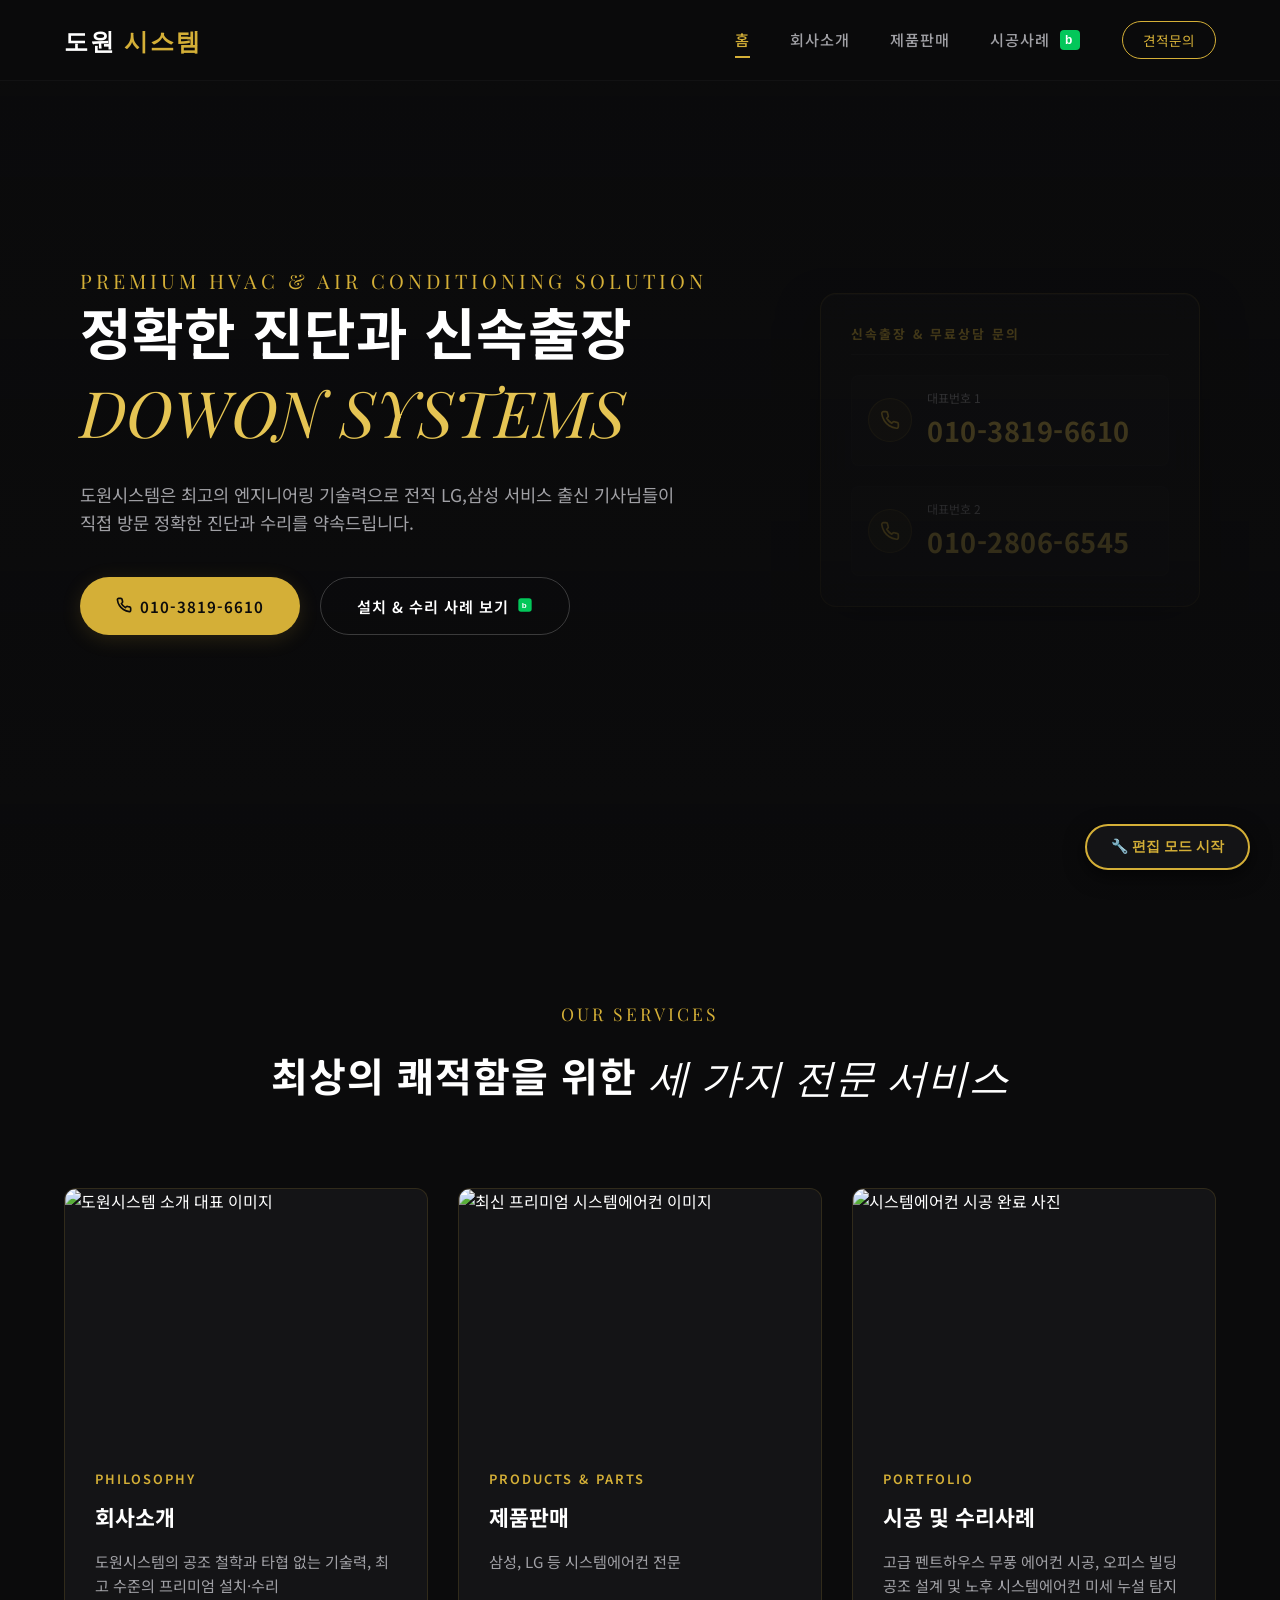
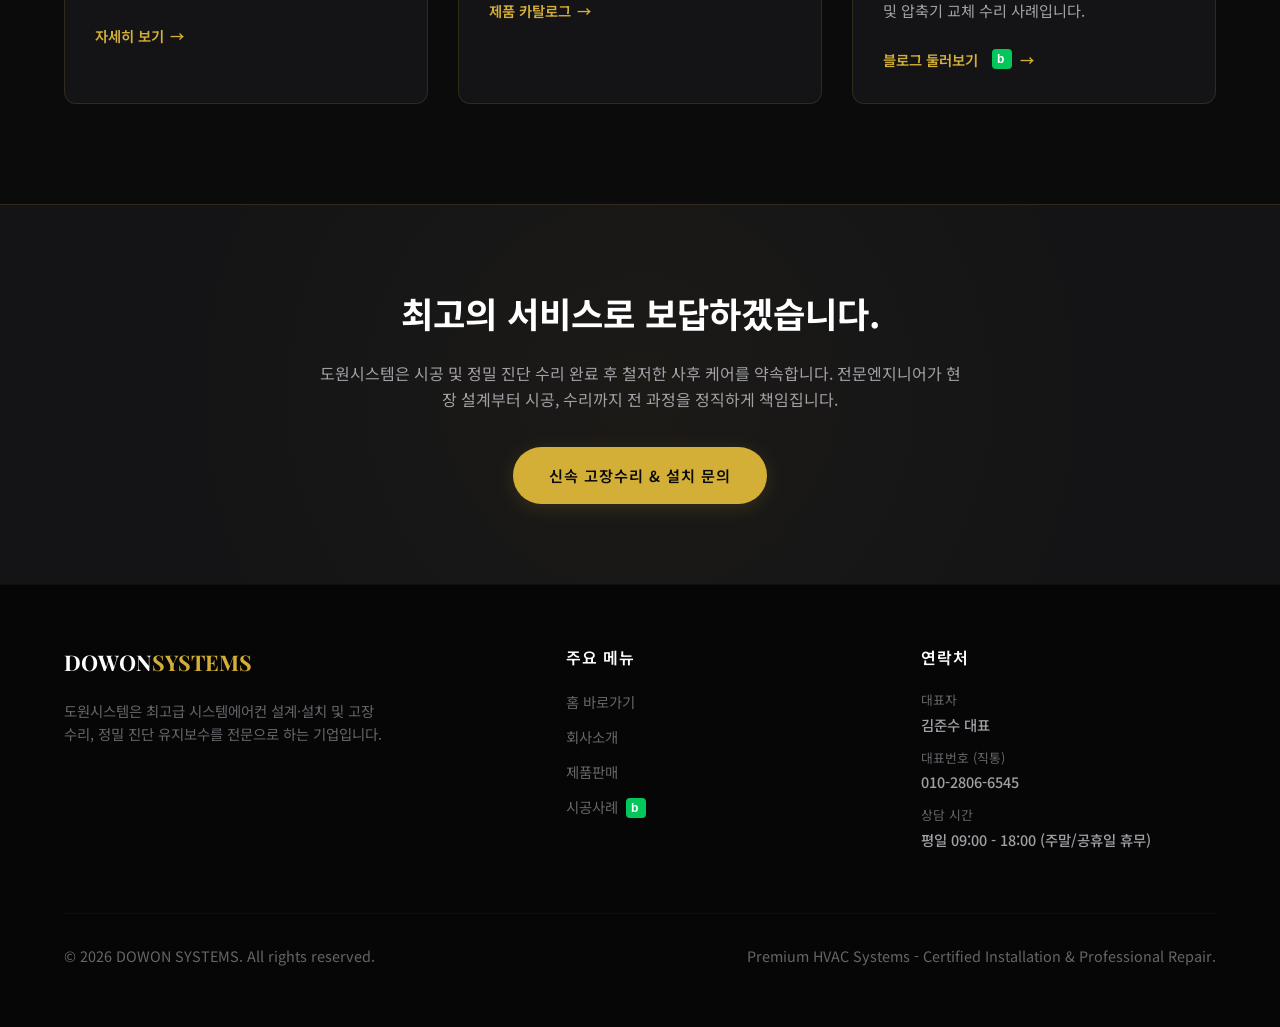
==== index.html @ 6450e4ee "Add files via upload" ====
<!DOCTYPE html>
<html lang="ko">
<head>
  <meta charset="UTF-8">
  <meta name="viewport" content="width=device-width, initial-scale=1.0">
  <title>도원시스템 | 시스템에어컨 설치 수리 전문</title>
  <meta name="description" content="수도권 신속방문, 정밀 수리, 세척 및 유지보수 전문 도원시스템.">
  <link rel="stylesheet" href="style.css">
</head>
<body>

  <!-- 프리미엄 헤더 영역 -->
  <header>
    <div class="container header-container">
      <a href="index.html" class="logo" id="header_logo">도원<span>시스템</span></a>
      
      <button class="menu-toggle" aria-label="메뉴 열기" id="menu_toggle_btn">
        <span></span>
        <span></span>
        <span></span>
      </button>

      <ul class="nav-menu">
        <li><a href="index.html" class="nav-link active" id="nav_home">홈</a></li>
        <li><a href="about.html" class="nav-link" id="nav_about">회사소개</a></li>
        <li><a href="products.html" class="nav-link" id="nav_products">제품판매</a></li>
        <li><a href="https://blog.naver.com/junyplz" target="_blank" class="nav-link" id="nav_cases">시공사례<svg viewBox="0 0 24 24" width="24" height="24" style="fill: #03C75A; vertical-align: middle; margin-left: 8px; display: inline-block; position: relative; top: -1px;"><rect x="2" y="2" width="20" height="20" rx="4" fill="#03C75A"/><text x="7" y="16" font-family="'Arial', sans-serif" font-weight="bold" font-size="12" fill="#FFFFFF">b</text></svg></a></li>
        <li><a href="about.html#contact" class="contact-btn-nav" id="nav_contact">견적문의</a></li>
      </ul>
    </div>
  </header>

  <!-- 메인 히어로 섹션 -->
  <section class="hero">
    <div class="hero-bg-wrapper">
      <!-- 
        [편집 가능한 이미지 안내] 
        - 이미지 경로: C:\Users\도원\.gemini\antigravity\scratch\dowon-systems\images\hero-bg.png
        - 추천 비율/해상도: 16:9 비율 (권장 1920x1080px 이상)
        - 권장 내용: 시스템에어컨이 조화롭게 설치된 럭셔리 인테리어 거실 또는 세련된 천장형 공조기 구동 모습
      -->
      <img src="images/hero-bg.png" alt="도원시스템 프리미엄 수리,설치 서비스" class="hero-bg">
    </div>
    <div class="container">
      <div class="hero-content">
        <span class="hero-subtitle">Premium HVAC & Air Conditioning Solution</span>
        <h1 class="hero-title">
          정확한 진단과 신속출장 
          <span>DOWON SYSTEMS</span>
        </h1>
        <p class="hero-desc">
          도원시스템은 최고의 엔지니어링 기술력으로 전직 LG,삼성 서비스 출신 기사님들이 직접 방문 정확한 진단과 수리를 약속드립니다.
        </p>
        <div class="hero-actions">
          <a href="tel:010-3819-6610" class="btn btn-primary" id="hero_btn_products"><svg viewBox="0 0 24 24" width="16" height="16" fill="none" stroke="currentColor" stroke-width="2.5" stroke-linecap="round" stroke-linejoin="round" style="vertical-align: middle; margin-right: 8px; display: inline-block; position: relative; top: -1px;"><path d="M22 16.92v3a2 2 0 0 1-2.18 2 19.79 19.79 0 0 1-8.63-3.07 19.5 19.5 0 0 1-6-6 19.79 19.79 0 0 1-3.07-8.67A2 2 0 0 1 4.11 2h3a2 2 0 0 1 2 1.72 12.84 12.84 0 0 0 .7 2.81 2 2 0 0 1-.45 2.11L8.09 9.91a16 16 0 0 0 6 6l1.27-1.27a2 2 0 0 1 2.11-.45 12.84 12.84 0 0 0 2.81.7A2 2 0 0 1 22 16.92z"/></svg>010-3819-6610</a>
          <a href="https://blog.naver.com/junyplz" target="_blank" class="btn btn-outline" id="hero_btn_cases">설치 &amp; 수리 사례 보기<svg viewBox="0 0 24 24" width="16" height="16" style="fill: #03C75A; vertical-align: middle; margin-left: 8px; display: inline-block; position: relative; top: -1px;"><rect x="2" y="2" width="20" height="20" rx="4" fill="#03C75A"></rect><text x="7" y="16" font-family="'Arial', sans-serif" font-weight="bold" font-size="12" fill="#FFFFFF">b</text></svg></a>
        </div>
      </div>
      <div class="hero-contact-box">
        <span class="contact-box-title">신속출장 &amp; 무료상담 문의</span>
        <div class="hero-phone-numbers">
          <a href="tel:010-3819-6610" class="hero-phone-item">
            <div class="phone-item-inner">
              <div class="phone-icon-box">
                <svg viewBox="0 0 24 24" width="20" height="20" fill="none" stroke="currentColor" stroke-width="2" stroke-linecap="round" stroke-linejoin="round" class="phone-svg"><path d="M22 16.92v3a2 2 0 0 1-2.18 2 19.79 19.79 0 0 1-8.63-3.07 19.5 19.5 0 0 1-6-6 19.79 19.79 0 0 1-3.07-8.67A2 2 0 0 1 4.11 2h3a2 2 0 0 1 2 1.72 12.84 12.84 0 0 0 .7 2.81 2 2 0 0 1-.45 2.11L8.09 9.91a16 16 0 0 0 6 6l1.27-1.27a2 2 0 0 1 2.11-.45 12.84 12.84 0 0 0 2.81.7A2 2 0 0 1 22 16.92z"/></svg>
              </div>
              <div class="phone-text-box">
                <span class="phone-label">대표번호 1</span>
                <span class="phone-number">010-3819-6610</span>
              </div>
            </div>
          </a>
          <a href="tel:010-2806-6545" class="hero-phone-item">
            <div class="phone-item-inner">
              <div class="phone-icon-box">
                <svg viewBox="0 0 24 24" width="20" height="20" fill="none" stroke="currentColor" stroke-width="2" stroke-linecap="round" stroke-linejoin="round" class="phone-svg"><path d="M22 16.92v3a2 2 0 0 1-2.18 2 19.79 19.79 0 0 1-8.63-3.07 19.5 19.5 0 0 1-6-6 19.79 19.79 0 0 1-3.07-8.67A2 2 0 0 1 4.11 2h3a2 2 0 0 1 2 1.72 12.84 12.84 0 0 0 .7 2.81 2 2 0 0 1-.45 2.11L8.09 9.91a16 16 0 0 0 6 6l1.27-1.27a2 2 0 0 1 2.11-.45 12.84 12.84 0 0 0 2.81.7A2 2 0 0 1 22 16.92z"/></svg>
              </div>
              <div class="phone-text-box">
                <span class="phone-label">대표번호 2</span>
                <span class="phone-number">010-2806-6545</span>
              </div>
            </div>
          </a>
        </div>
      </div>
    </div>
  </section>

  <!-- 핵심 가치 및 쇼케이스 허브 섹션 -->
  <section class="section-padding">
    <div class="container">
      <div class="section-header fade-in">
        <span class="section-subtitle">Our Services</span>
        <h2 class="section-title">최상의 쾌적함을 위한 <span>세 가지 전문 서비스</span></h2>
      </div>

      <div class="showcase-grid">
        
        <!-- 카드 1: 회사소개 이동 -->
        <div class="showcase-card fade-in">
          <div class="showcase-img-box">
            <!-- 
              [편집 가능한 이미지 안내] 
              - 이미지 경로: C:\Users\도원\.gemini\antigravity\scratch\dowon-systems\images\case-3.png
              - 추천 비율/해상도: 4:3 비율 (권장 800x600px)
              - 권장 내용: 시스템에어컨 설치 엔지니어의 정밀 작업 또는 도원시스템 대표 이미지
            -->
            <img src="images/case-3.png" alt="도원시스템 소개 대표 이미지" class="showcase-img">
          </div>
          <div class="showcase-info">
            <span class="showcase-tag">Philosophy</span>
            <h3 class="showcase-h3">회사소개</h3>
            <p class="showcase-desc">도원시스템의 공조 철학과 타협 없는 기술력, 최고 수준의 프리미엄 설치·수리</p>
            <a href="about.html" class="showcase-link" id="showcase_link_about">자세히 보기</a>
          </div>
        </div>

        <!-- 카드 2: 제품판매 이동 -->
        <div class="showcase-card fade-in">
          <div class="showcase-img-box">
            <!-- 
              [편집 가능한 이미지 안내] 
              - 이미지 경로: C:\Users\도원\.gemini\antigravity\scratch\dowon-systems\images\product-1.png
              - 추천 비율/해상도: 4:3 비율 (권장 800x600px)
              - 권장 내용: 프리미엄 천장형 시스템에어컨 또는 인버터 실외기 단독 컷
            -->
            <img src="images/product-1.png" alt="최신 프리미엄 시스템에어컨 이미지" class="showcase-img">
          </div>
          <div class="showcase-info">
            <span class="showcase-tag">Products &amp; Parts</span>
            <h3 class="showcase-h3">제품판매</h3>
            <p class="showcase-desc">삼성, LG 등 시스템에어컨 전문</p>
            <a href="products.html" class="showcase-link" id="showcase_link_products">제품 카탈로그</a>
          </div>
        </div>

        <!-- 카드 3: 시공사례 이동 -->
        <div class="showcase-card fade-in">
          <div class="showcase-img-box">
            <!-- 
              [편집 가능한 이미지 안내] 
              - 이미지 경로: C:\Users\도원\.gemini\antigravity\scratch\dowon-systems\images\case-2.png
              - 추천 비율/해상도: 4:3 비율 (권장 800x600px)
              - 권장 내용: 고급 빌딩이나 주택 천장에 깔끔하게 완공된 시스템에어컨 모습
            -->
            <img src="images/case-2.png" alt="시스템에어컨 시공 완료 사진" class="showcase-img">
          </div>
          <div class="showcase-info">
            <span class="showcase-tag">Portfolio</span>
            <h3 class="showcase-h3">시공 및 수리사례</h3>
            <p class="showcase-desc">고급 펜트하우스 무풍 에어컨 시공, 오피스 빌딩 공조 설계 및 노후 시스템에어컨 미세 누설 탐지 및 압축기 교체 수리 사례입니다.</p>
            <a href="https://blog.naver.com/junyplz" target="_blank" class="showcase-link" id="showcase_link_cases">블로그 둘러보기<svg viewBox="0 0 24 24" width="24" height="24" style="fill: #03C75A; vertical-align: middle; margin-left: 6px; display: inline-block; position: relative; top: -1px;"><rect x="2" y="2" width="20" height="20" rx="4" fill="#03C75A"/><text x="7" y="16" font-family="'Arial', sans-serif" font-weight="bold" font-size="12" fill="#FFFFFF">b</text></svg></a>
          </div>
        </div>

      </div>
    </div>
  </section>

  <!-- 하단 비주얼 CTA 섹션 -->
  <section class="cta-section">
    <div class="container cta-container">
      <h2 class="cta-title">최고의 서비스로 보답하겠습니다.</h2>
      <p class="cta-desc">도원시스템은 시공 및 정밀 진단 수리 완료 후 철저한 사후 케어를 약속합니다. 전문엔지니어가 현장 설계부터 시공, 수리까지 전 과정을 정직하게 책임집니다.</p>
      <a href="about.html#contact" class="btn btn-primary" id="cta_contact_btn">신속 고장수리 &amp; 설치 문의</a>
    </div>
  </section>

  <!-- 프리미엄 푸터 영역 -->
  <footer>
    <div class="container">
      <div class="footer-grid">
        <div>
          <div class="footer-logo">DOWON<span>SYSTEMS</span></div>
          <p class="footer-company-desc">도원시스템은 최고급 시스템에어컨 설계·설치 및 고장 수리, 정밀 진단 유지보수를 전문으로 하는 기업입니다.</p>
        </div>
        <div>
          <h4 class="footer-title">주요 메뉴</h4>
          <ul class="footer-links">
            <li><a href="index.html">홈 바로가기</a></li>
            <li><a href="about.html">회사소개</a></li>
            <li><a href="products.html">제품판매</a></li>
            <li><a href="https://blog.naver.com/junyplz" target="_blank">시공사례<svg viewBox="0 0 24 24" width="24" height="24" style="fill: #03C75A; vertical-align: middle; margin-left: 6px; display: inline-block; position: relative; top: -1px;"><rect x="2" y="2" width="20" height="20" rx="4" fill="#03C75A"/><text x="7" y="16" font-family="'Arial', sans-serif" font-weight="bold" font-size="12" fill="#FFFFFF">b</text></svg></a></li>
          </ul>
        </div>
        <div>
          <h4 class="footer-title">연락처</h4>
          <ul class="footer-info-list">
            <li>
              <span>대표자</span>
              <span>김준수 대표</span>
            </li>
            <li>
              <span>대표번호 (직통)</span>
              <span>010-2806-6545</span>
            </li>
            <li>
              <span>상담 시간</span>
              <span>평일 09:00 - 18:00 (주말/공휴일 휴무)</span>
            </li>
          </ul>
        </div>
      </div>
      <div class="footer-bottom">
        <p>&copy; 2026 DOWON SYSTEMS. All rights reserved.</p>
        <p>Premium HVAC Systems - Certified Installation &amp; Professional Repair.</p>
      </div>
    </div>
  </footer>

  <script>
    // 모바일 네비게이션 토글 제어
    const menuToggle = document.getElementById('menu_toggle_btn');
    const navMenu = document.querySelector('.nav-menu');

    menuToggle.addEventListener('click', () => {
      menuToggle.classList.toggle('active');
      navMenu.classList.toggle('active');
    });

    // 스크롤 시 헤더 디자인 변경 효과
    window.addEventListener('scroll', () => {
      const header = document.querySelector('header');
      if (window.scrollY > 50) {
        header.style.padding = '5px 0';
        header.style.backgroundColor = 'rgba(6, 6, 7, 0.95)';
      } else {
        header.style.padding = '0';
        header.style.backgroundColor = 'rgba(11, 11, 12, 0.85)';
      }
    });

    // ==========================================
    // 🔧 시각적 관리자 편집 모드 (Visual Editor)
    // ==========================================
    
    // 공통 이미지 변경 모달 함수
    function changeImageVisual(imgElement) {
      const modal = document.createElement('div');
      modal.style.cssText = 'position: fixed; top: 0; left: 0; width: 100vw; height: 100vh; background: rgba(0,0,0,0.85); backdrop-filter: blur(8px); -webkit-backdrop-filter: blur(8px); z-index: 11000; display: flex; justify-content: center; align-items: center; font-family: \'Noto Sans KR\', -apple-system, sans-serif;';
      
      const content = document.createElement('div');
      content.style.cssText = 'background: #141416; border: 2px solid #D4AF37; border-radius: 16px; padding: 30px; max-width: 480px; width: 90%; text-align: center; box-shadow: 0 10px 30px rgba(0,0,0,0.8); color: #fff; animation: editorFadeIn 0.3s ease-out;';
      
      if (!document.getElementById('editor-modal-style')) {
        const style = document.createElement('style');
        style.id = 'editor-modal-style';
        style.textContent = '@keyframes editorFadeIn { from { opacity: 0; transform: scale(0.95); } to { opacity: 1; transform: scale(1); } }';
        document.head.appendChild(style);
      }
      
      content.innerHTML = `
        <h3 style="margin-top:0; color:#D4AF37; font-size:1.3rem; margin-bottom:15px; font-weight:700;">🖼️ 사진 변경 방식 선택</h3>
        <p style="color:#A0A0AB; font-size:0.9rem; line-height:1.6; margin-bottom:25px;">
          어떤 방식으로 사진을 변경하시겠습니까?<br>
          <strong>[내 컴퓨터에서 사진 선택]</strong>을 누르시면 준비된 이미지 파일을 바로 브라우저에 등록하여 복잡한 경로 지정 없이도 완벽히 저장할 수 있습니다.
        </p>
        <div style="display:flex; flex-direction:column; gap:12px;">
          <button id="modal-opt-upload" style="background:#D4AF37; color:#141416; border:none; padding:14px; border-radius:8px; font-weight:bold; font-size:14px; cursor:pointer; transition:all 0.2s; box-shadow:0 4px 10px rgba(212,175,55,0.2);">
            📁 내 컴퓨터에서 사진 선택 (자동 업로드)
          </button>
          <button id="modal-opt-path" style="background:transparent; color:#D4AF37; border:2px solid #D4AF37; padding:12px; border-radius:8px; font-weight:bold; font-size:13px; cursor:pointer; transition:all 0.2s;">
            🔗 이미지 파일 경로 직접 입력
          </button>
          <button id="modal-opt-cancel" style="background:rgba(255,255,255,0.06); color:#fff; border:none; padding:12px; border-radius:8px; font-size:13px; cursor:pointer; transition:all 0.2s; margin-top:5px;">
            취소
          </button>
        </div>
      `;
      
      modal.appendChild(content);
      document.body.appendChild(modal);
      
      modal.querySelector('#modal-opt-upload').addEventListener('click', () => {
        const fileInput = document.createElement('input');
        fileInput.type = 'file';
        fileInput.accept = 'image/*';
        fileInput.onchange = e => {
          const file = e.target.files[0];
          if (file) {
            modal.querySelector('#modal-opt-upload').innerText = '⏳ 이미지 읽는 중...';
            const reader = new FileReader();
            reader.onload = function(evt) {
              imgElement.setAttribute('src', evt.target.result);
              document.body.removeChild(modal);
              alert('✅ 사진이 성공적으로 적용되었습니다! 편집 완료 후 변경사항을 저장해 주세요.');
            };
            reader.readAsDataURL(file);
          } else {
            document.body.removeChild(modal);
          }
        };
        fileInput.click();
      });
      
      modal.querySelector('#modal-opt-path').addEventListener('click', () => {
        document.body.removeChild(modal);
        const currentSrc = imgElement.getAttribute('src');
        const newSrc = prompt('교체할 사진의 파일 경로를 입력하세요:\n(예: images/hero-bg.png)', currentSrc);
        if (newSrc !== null && newSrc !== '') {
          imgElement.setAttribute('src', newSrc);
        }
      });
      
      modal.querySelector('#modal-opt-cancel').addEventListener('click', () => {
        document.body.removeChild(modal);
      });
    }

    const editPanel = document.createElement('div');
    editPanel.id = 'visual-editor-panel';
    editPanel.style.cssText = 'position: fixed; bottom: 30px; right: 30px; z-index: 10000; display: flex; gap: 10px; font-family: sans-serif;';
    editPanel.innerHTML = `
      <button id="admin-edit-btn" style="background:#141416; color:#D4AF37; border:2px solid #D4AF37; padding:12px 24px; border-radius:30px; font-weight:bold; font-size:14px; cursor:pointer; box-shadow:0 6px 20px rgba(0,0,0,0.6); transition:all 0.3s; display:flex; align-items:center; gap:6px;">🔧 편집 모드 시작</button>
    `;
    document.body.appendChild(editPanel);

    let isEditMode = false;
    const adminEditBtn = document.getElementById('admin-edit-btn');

    adminEditBtn.addEventListener('click', () => {
      isEditMode = !isEditMode;
      if (isEditMode) {
        startEditMode();
      } else {
        saveAndDownload();
      }
    });

    function startEditMode() {
      alert('🔧 [홈페이지 메인 비주얼 편집 모드]가 시작되었습니다.\n\n1. 메인 히어로 제목, 본문, 그리고 하단 쇼케이스 텍스트들을 클릭하여 바로 타이핑하여 수정하세요.\n2. 히어로 배경 위에 뜨는 버튼이나 하단 카드 사진 위의 버튼으로 사진을 바꿀 수 있습니다.\n3. 수정 완료 후 [💾 변경사항 저장]을 클릭하세요.');
      
      adminEditBtn.innerText = '💾 변경사항 저장 (다운로드)';
      adminEditBtn.style.background = '#03C75A';
      adminEditBtn.style.color = '#fff';
      adminEditBtn.style.borderColor = '#03C75A';

      // 텍스트 영역 편집 속성 활성화
      document.querySelectorAll('.hero-subtitle, .hero-title, .hero-desc, .showcase-tag, .showcase-h3, .showcase-desc, .showcase-link, .section-subtitle, .section-title, .cta-title, .cta-desc, .contact-box-title, .phone-label, .phone-number').forEach(el => {
        el.setAttribute('contenteditable', 'true');
        el.style.outline = '1px dashed #D4AF37';
        el.style.padding = '4px';
        el.style.margin = '4px 0';
        el.style.borderRadius = '4px';
        el.style.backgroundColor = 'rgba(212, 175, 55, 0.08)';
      });

      // 1. 히어로 배경 이미지 편집 버튼 생성
      const hero = document.querySelector('.hero');
      if (hero && !hero.querySelector('.hero-img-edit-overlay')) {
        const overlay = document.createElement('div');
        overlay.className = 'hero-img-edit-overlay';
        overlay.style.cssText = 'position:absolute; top:100px; left:50%; transform:translateX(-50%); z-index:100;';
        overlay.innerHTML = `<button style="background:#000; color:#D4AF37; border:2px solid #D4AF37; padding:12px 20px; border-radius:30px; font-size:14px; font-weight:bold; cursor:pointer; box-shadow:0 6px 15px rgba(0,0,0,0.8);">🖼️ 히어로 배경 사진 변경</button>`;
        hero.appendChild(overlay);

        const heroBg = hero.querySelector('.hero-bg');
        overlay.querySelector('button').addEventListener('click', (e) => {
          e.preventDefault();
          e.stopPropagation();
          changeImageVisual(heroBg);
        });
      }

      // 2. 쇼케이스 카드 이미지 편집 버튼 생성
      document.querySelectorAll('.showcase-card').forEach(card => {
        const imgBox = card.querySelector('.showcase-img-box');
        if (imgBox && !imgBox.querySelector('.img-edit-overlay')) {
          const overlay = document.createElement('div');
          overlay.className = 'img-edit-overlay';
          overlay.style.cssText = 'position:absolute; top:15px; right:15px; z-index:10;';
          overlay.innerHTML = `<button style="background:#000; color:#D4AF37; border:2px solid #D4AF37; padding:8px 14px; border-radius:6px; font-size:12px; font-weight:bold; cursor:pointer; box-shadow:0 4px 10px rgba(0,0,0,0.5);">🖼️ 사진 변경</button>`;
          imgBox.appendChild(overlay);

          const img = imgBox.querySelector('.showcase-img');
          overlay.querySelector('button').addEventListener('click', (e) => {
            e.preventDefault();
            e.stopPropagation();
            changeImageVisual(img);
          });
        }
      });
    }

    function saveAndDownload() {
      // 에디터 요소 완전 제거 및 초기화
      document.querySelectorAll('.hero-img-edit-overlay, .img-edit-overlay').forEach(el => el.remove());
      document.querySelectorAll('.hero-subtitle, .hero-title, .hero-desc, .showcase-tag, .showcase-h3, .showcase-desc, .showcase-link, .section-subtitle, .section-title, .cta-title, .cta-desc, .contact-box-title, .phone-label, .phone-number').forEach(el => {
        el.removeAttribute('contenteditable');
        el.style.outline = '';
        el.style.padding = '';
        el.style.margin = '';
        el.style.borderRadius = '';
        el.style.backgroundColor = '';
      });

      // 편집 조작 버튼 패널도 HTML 저장본에서 임시로 삭제
      editPanel.remove();

      // 전체 깔끔한 소스코드 복제
      const cleanHtml = '<!DOCTYPE html>\n' + document.documentElement.outerHTML;

      // 화면에 패널을 즉시 다시 복구해서 복구 상태 유지
      document.body.appendChild(editPanel);
      adminEditBtn.innerText = '🔧 편집 모드 시작';
      adminEditBtn.style.background = '#141416';
      adminEditBtn.style.color = '#D4AF37';
      adminEditBtn.style.borderColor = '#D4AF37';
      isEditMode = false;

      // 파일 다운로드 생성
      const blob = new Blob([cleanHtml], { type: 'text/html;charset=utf-8' });
      const url = URL.createObjectURL(blob);
      const link = document.createElement('a');
      link.href = url;
      link.download = 'index.html';
      document.body.appendChild(link);
      link.click();
      document.body.removeChild(link);
      URL.revokeObjectURL(url);

      alert('💾 수정이 완료되었습니다!\n\n다운로드된 "index.html" 파일을 기존 프로젝트 폴더의 index.html에 덮어쓰기(교체)하시면 변경사항이 완벽하게 저장됩니다.');
      
      // 상태 초기화를 위해 새로고침
      window.location.reload();
    }
  </script>
</body>
</html>
---- style.css ----
/*
 * Dowon Systems Premium Style Sheet
 * Theme: Luxurious Dark & Champagne Gold
 */

@import url('https://fonts.googleapis.com/css2?family=Noto+Sans+KR:wght@300;400;500;700&family=Playfair+Display:ital,wght@0,400;0,600;0,700;1,400&display=swap');

:root {
  --primary: #D4AF37;       /* Metallic Gold */
  --primary-light: #E5C453; /* Light Gold */
  --primary-dark: #AA841C;  /* Dark Gold */
  --bg-base: #0B0B0C;       /* Velvet Black */
  --bg-surface: #141416;    /* Dark Obsidian Card */
  --bg-surface-hover: #1E1E22;
  --text-primary: #FFFFFF;
  --text-secondary: #A0A0A5;
  --text-muted: #66666A;
  --border-color: rgba(212, 175, 55, 0.15); /* Soft gold border */
  --border-hover: rgba(212, 175, 55, 0.4);
  
  --font-serif: 'Playfair Display', serif;
  --font-sans: 'Noto Sans KR', sans-serif;
  
  --transition-smooth: all 0.5s cubic-bezier(0.16, 1, 0.3, 1);
  --transition-fast: all 0.25s ease;
  
  --shadow-premium: 0 20px 40px rgba(0, 0, 0, 0.5);
  --shadow-gold: 0 4px 20px rgba(212, 175, 55, 0.15);
}

/* Reset & Base Styles */
* {
  margin: 0;
  padding: 0;
  box-sizing: border-box;
  -webkit-font-smoothing: antialiased;
}

html {
  scroll-behavior: smooth;
  font-size: 16px;
  background-color: var(--bg-base);
  color: var(--text-primary);
  font-family: var(--font-sans);
}

body {
  overflow-x: hidden;
  line-height: 1.6;
}

a {
  color: inherit;
  text-decoration: none;
  transition: var(--transition-fast);
}

img {
  max-width: 100%;
  display: block;
}

/* Scrollbar Style */
::-webkit-scrollbar {
  width: 8px;
}
::-webkit-scrollbar-track {
  background: var(--bg-base);
}
::-webkit-scrollbar-thumb {
  background: var(--primary-dark);
  border-radius: 4px;
}
::-webkit-scrollbar-thumb:hover {
  background: var(--primary);
}

/* Common Layout Containers */
.container {
  width: 100%;
  max-width: 1200px;
  margin: 0 auto;
  padding: 0 24px;
}

.section-padding {
  padding: 100px 0;
}

@media (max-width: 768px) {
  .section-padding {
    padding: 60px 0;
  }
}

/* Header & Navigation */
header {
  position: fixed;
  top: 0;
  left: 0;
  width: 100%;
  z-index: 1000;
  background-color: rgba(11, 11, 12, 0.85);
  backdrop-filter: blur(15px);
  -webkit-backdrop-filter: blur(15px);
  border-bottom: 1px solid rgba(255, 255, 255, 0.03);
  transition: var(--transition-smooth);
}

.header-container {
  display: flex;
  justify-content: space-between;
  align-items: center;
  height: 80px;
}

.logo {
  font-family: var(--font-serif);
  font-size: 1.5rem;
  font-weight: 700;
  letter-spacing: 2px;
  color: var(--text-primary);
  display: flex;
  align-items: center;
  gap: 8px;
}

.logo span {
  color: var(--primary);
}

.nav-menu {
  display: flex;
  list-style: none;
  gap: 40px;
}

.nav-link {
  font-size: 0.95rem;
  font-weight: 500;
  letter-spacing: 1px;
  color: var(--text-secondary);
  position: relative;
  padding: 8px 0;
}

.nav-link::after {
  content: '';
  position: absolute;
  bottom: 0;
  left: 0;
  width: 0;
  height: 1.5px;
  background-color: var(--primary);
  transition: var(--transition-smooth);
}

.nav-link:hover,
.nav-link.active {
  color: var(--primary);
}

.nav-link:hover::after,
.nav-link.active::after {
  width: 100%;
}

.contact-btn-nav {
  border: 1px solid var(--primary);
  padding: 8px 20px;
  border-radius: 20px;
  font-size: 0.85rem;
  color: var(--primary);
  transition: var(--transition-smooth);
}

.contact-btn-nav:hover {
  background-color: var(--primary);
  color: var(--bg-base);
  box-shadow: var(--shadow-gold);
}

/* Mobile Nav Toggle */
.menu-toggle {
  display: none;
  flex-direction: column;
  gap: 6px;
  background: none;
  border: none;
  cursor: pointer;
  z-index: 1001;
}

.menu-toggle span {
  width: 25px;
  height: 2px;
  background-color: var(--text-primary);
  transition: var(--transition-fast);
}

@media (max-width: 768px) {
  .nav-menu {
    position: fixed;
    top: 80px;
    right: -100%;
    width: 100%;
    height: calc(100vh - 80px);
    background-color: var(--bg-base);
    flex-direction: column;
    align-items: center;
    justify-content: center;
    gap: 30px;
    transition: var(--transition-smooth);
    border-top: 1px solid rgba(255, 255, 255, 0.05);
  }
  
  .nav-menu.active {
    right: 0;
  }
  
  .menu-toggle {
    display: flex;
  }
  
  .menu-toggle.active span:nth-child(1) {
    transform: translateY(8px) rotate(45deg);
  }
  
  .menu-toggle.active span:nth-child(2) {
    opacity: 0;
  }
  
  .menu-toggle.active span:nth-child(3) {
    transform: translateY(-8px) rotate(-45deg);
  }
}

/* Hero Section */
.hero {
  position: relative;
  height: 100vh;
  min-height: 600px;
  display: flex;
  align-items: center;
  background-color: var(--bg-base);
  overflow: hidden;
}

@media (min-width: 1024px) {
  .hero .container {
    max-width: 100%;
    margin-left: 0;
    padding-left: 80px;
    padding-right: 80px;
    display: flex;
    justify-content: space-between;
    align-items: center;
    gap: 60px;
  }
  .hero-content {
    max-width: 60%;
  }
  .hero-contact-box {
    display: block;
    width: 380px;
    flex-shrink: 0;
  }
}

@media (max-width: 1023px) {
  .hero {
    height: auto;
    min-height: 100vh;
    padding-top: 130px;
    padding-bottom: 70px;
    display: flex;
    align-items: center;
  }
  .hero .container {
    display: flex;
    flex-direction: column;
    align-items: flex-start;
    gap: 40px;
  }
  .hero-content {
    max-width: 100%;
  }
  .hero-contact-box {
    width: 100%;
    max-width: 450px;
  }
}

.hero-bg-wrapper {
  position: absolute;
  top: 0;
  left: 0;
  width: 100%;
  height: 100%;
  z-index: 1;
}

.hero-bg-wrapper::after {
  content: '';
  position: absolute;
  top: 0;
  left: 0;
  width: 100%;
  height: 100%;
  background: linear-gradient(to bottom, rgba(11, 11, 12, 0.6) 0%, rgba(11, 11, 12, 0.95) 100%);
  z-index: 2;
}

.hero-bg {
  width: 100%;
  height: 100%;
  object-fit: cover;
  transform: scale(1.05);
  animation: zoomBg 20s infinite alternate;
}

.hero-content {
  position: relative;
  z-index: 3;
  max-width: 800px;
  opacity: 0;
  transform: translateY(30px);
  animation: fadeInUp 1.2s forwards 0.2s cubic-bezier(0.16, 1, 0.3, 1);
}

.hero-subtitle {
  font-family: var(--font-serif);
  font-size: 1.25rem;
  color: var(--primary);
  letter-spacing: 4px;
  margin-bottom: 20px;
  text-transform: uppercase;
}

.hero-title {
  font-size: 3.5rem;
  line-height: 1.2;
  font-weight: 700;
  margin-bottom: 30px;
  word-break: keep-all;
}

.hero-title span {
  font-family: var(--font-serif);
  font-weight: 400;
  font-style: italic;
  display: block;
  font-size: 4rem;
  color: var(--primary-light);
  margin-top: 10px;
}

.hero-desc {
  font-size: 1.1rem;
  color: var(--text-secondary);
  max-width: 600px;
  margin-bottom: 40px;
  word-break: keep-all;
}

.hero-actions {
  display: flex;
  gap: 20px;
}

/* Buttons */
.btn {
  display: inline-flex;
  align-items: center;
  justify-content: center;
  padding: 16px 36px;
  border-radius: 30px;
  font-size: 0.95rem;
  font-weight: 600;
  letter-spacing: 1px;
  cursor: pointer;
  transition: var(--transition-smooth);
}

.btn-primary {
  background-color: var(--primary);
  color: var(--bg-base);
  box-shadow: var(--shadow-gold);
}

.btn-primary:hover {
  background-color: var(--primary-light);
  transform: translateY(-2px);
  box-shadow: 0 8px 25px rgba(212, 175, 55, 0.3);
}

.btn-outline {
  border: 1px solid rgba(255, 255, 255, 0.2);
  color: var(--text-primary);
  background-color: transparent;
}

.btn-outline:hover {
  border-color: var(--primary);
  color: var(--primary);
  transform: translateY(-2px);
}

@media (max-width: 768px) {
  .hero-title {
    font-size: 2.5rem;
  }
  .hero-title span {
    font-size: 2.8rem;
  }
  .hero-actions {
    flex-direction: column;
    gap: 15px;
    width: 100%;
  }
  .hero-actions .btn {
    width: 100%;
    text-align: center;
  }
}

/* Typography & Section Headers */
.section-header {
  text-align: center;
  margin-bottom: 80px;
}

.section-subtitle {
  font-family: var(--font-serif);
  font-size: 1.1rem;
  color: var(--primary);
  letter-spacing: 3px;
  text-transform: uppercase;
  margin-bottom: 15px;
  display: block;
}

.section-title {
  font-size: 2.5rem;
  font-weight: 700;
  letter-spacing: 1px;
}

.section-title span {
  font-family: var(--font-serif);
  font-weight: 400;
  font-style: italic;
}

/* Feature Showcase Cards (Home Page Overview) */
.showcase-grid {
  display: grid;
  grid-template-columns: repeat(3, 1fr);
  gap: 30px;
}

@media (max-width: 992px) {
  .showcase-grid {
    grid-template-columns: 1fr;
    gap: 40px;
  }
}

.showcase-card {
  background-color: var(--bg-surface);
  border: 1px solid var(--border-color);
  border-radius: 12px;
  overflow: hidden;
  transition: var(--transition-smooth);
  position: relative;
}

.showcase-card:hover {
  border-color: var(--border-hover);
  transform: translateY(-8px);
  box-shadow: var(--shadow-premium);
}

.showcase-img-box {
  width: 100%;
  height: 250px;
  overflow: hidden;
  position: relative;
}

.showcase-img {
  width: 100%;
  height: 100%;
  object-fit: cover;
  transition: var(--transition-smooth);
}

.showcase-card:hover .showcase-img {
  transform: scale(1.08);
}

.showcase-info {
  padding: 30px;
}

.showcase-tag {
  font-size: 0.8rem;
  color: var(--primary);
  font-weight: 600;
  text-transform: uppercase;
  letter-spacing: 2px;
  margin-bottom: 10px;
  display: block;
}

.showcase-h3 {
  font-size: 1.35rem;
  font-weight: 700;
  margin-bottom: 15px;
}

.showcase-desc {
  color: var(--text-secondary);
  font-size: 0.95rem;
  line-height: 1.6;
  margin-bottom: 25px;
}

.showcase-link {
  font-size: 0.9rem;
  font-weight: 600;
  color: var(--primary);
  display: inline-flex;
  align-items: center;
  gap: 6px;
  transition: var(--transition-fast);
}

.showcase-link::after {
  content: ' →';
  transition: var(--transition-fast);
}

.showcase-card:hover .showcase-link::after {
  transform: translateX(4px);
}

/* About / Intro Section Details */
.intro-layout {
  display: grid;
  grid-template-columns: 1fr 1.2fr;
  gap: 80px;
  align-items: center;
}

@media (max-width: 992px) {
  .intro-layout {
    grid-template-columns: 1fr;
    gap: 40px;
  }
}

.intro-image-container {
  position: relative;
  border-radius: 12px;
  overflow: hidden;
  border: 1px solid var(--border-color);
  box-shadow: var(--shadow-premium);
}

.intro-image-container::before {
  content: '';
  position: absolute;
  top: 0;
  left: 0;
  width: 100%;
  height: 100%;
  background: linear-gradient(to bottom, transparent 60%, rgba(11, 11, 12, 0.9) 100%);
  z-index: 2;
}

.intro-img {
  width: 100%;
  height: 480px;
  object-fit: cover;
}

.intro-text-box {
  padding-right: 20px;
}

.intro-subtitle {
  color: var(--primary);
  font-family: var(--font-serif);
  font-size: 1.1rem;
  margin-bottom: 15px;
  display: block;
}

.intro-title {
  font-size: 2.2rem;
  font-weight: 700;
  line-height: 1.3;
  margin-bottom: 30px;
  word-break: keep-all;
}

.intro-desc {
  font-size: 1rem;
  color: var(--text-secondary);
  margin-bottom: 25px;
  word-break: keep-all;
}

.ceo-badge {
  display: flex;
  align-items: center;
  gap: 15px;
  margin-top: 40px;
  padding-top: 25px;
  border-top: 1px solid rgba(255, 255, 255, 0.05);
}

.ceo-sign-box {
  display: flex;
  flex-direction: column;
}

.ceo-role {
  font-size: 0.85rem;
  color: var(--text-muted);
  letter-spacing: 1px;
}

.ceo-name {
  font-size: 1.15rem;
  font-weight: 700;
  color: var(--text-primary);
  margin-top: 2px;
}

.ceo-signature {
  font-family: var(--font-serif);
  font-size: 1.4rem;
  font-style: italic;
  color: var(--primary-light);
  margin-left: 30px;
  letter-spacing: 2px;
}

/* Contact Info Section */
.info-bar {
  background-color: var(--bg-surface);
  border-top: 1px solid var(--border-color);
  border-bottom: 1px solid var(--border-color);
  padding: 40px 0;
  margin-top: 80px;
}

.info-flex {
  display: flex;
  justify-content: space-around;
  flex-wrap: wrap;
  gap: 30px;
}

.info-item {
  display: flex;
  align-items: center;
  gap: 15px;
}

.info-icon {
  width: 48px;
  height: 48px;
  border-radius: 50%;
  background-color: rgba(212, 175, 55, 0.08);
  border: 1px solid var(--border-color);
  display: flex;
  align-items: center;
  justify-content: center;
  color: var(--primary);
  font-size: 1.2rem;
}

.info-content h4 {
  font-size: 0.85rem;
  color: var(--text-muted);
  text-transform: uppercase;
  letter-spacing: 1px;
  margin-bottom: 4px;
}

.info-content p {
  font-size: 1.05rem;
  font-weight: 600;
  color: var(--text-primary);
}

@media (max-width: 768px) {
  .info-flex {
    flex-direction: column;
    align-items: flex-start;
    padding-left: 20px;
  }
}

/* Product & Case Grid Page Modules */
.grid-container {
  display: grid;
  grid-template-columns: repeat(3, 1fr);
  gap: 40px;
}

@media (max-width: 992px) {
  .grid-container {
    grid-template-columns: repeat(2, 1fr);
  }
}

@media (max-width: 768px) {
  .grid-container {
    grid-template-columns: 1fr;
  }
}

.grid-card {
  background-color: var(--bg-surface);
  border: 1px solid var(--border-color);
  border-radius: 12px;
  overflow: hidden;
  transition: var(--transition-smooth);
  display: flex;
  flex-direction: column;
  height: 100%;
}

.grid-card:hover {
  border-color: var(--border-hover);
  transform: translateY(-8px);
  box-shadow: var(--shadow-premium);
}

.grid-card-img-box {
  position: relative;
  height: 300px;
  overflow: hidden;
}

.grid-card-img {
  width: 100%;
  height: 100%;
  object-fit: cover;
  transition: var(--transition-smooth);
}

.grid-card:hover .grid-card-img {
  transform: scale(1.08);
}

.grid-card-body {
  padding: 30px;
  display: flex;
  flex-direction: column;
  flex-grow: 1;
}

.grid-card-title {
  font-size: 1.35rem;
  font-weight: 700;
  margin-bottom: 12px;
}

.grid-card-desc {
  color: var(--text-secondary);
  font-size: 0.95rem;
  line-height: 1.6;
  margin-bottom: 20px;
  flex-grow: 1;
}

.grid-card-specs {
  border-top: 1px solid rgba(255, 255, 255, 0.05);
  padding-top: 15px;
  display: flex;
  justify-content: space-between;
  align-items: center;
}

.spec-item {
  font-size: 0.85rem;
  color: var(--text-muted);
}

.spec-value {
  color: var(--primary);
  font-weight: 600;
}

/* Portfolio Hover Overlay Case Cards (for cases.html) */
.case-card {
  position: relative;
  height: 450px;
  border-radius: 12px;
  overflow: hidden;
  border: 1px solid var(--border-color);
  cursor: pointer;
}

.case-card-img {
  width: 100%;
  height: 100%;
  object-fit: cover;
  transition: var(--transition-smooth);
}

.case-card-overlay {
  position: absolute;
  top: 0;
  left: 0;
  width: 100%;
  height: 100%;
  background: linear-gradient(to top, rgba(11, 11, 12, 0.95) 0%, rgba(11, 11, 12, 0.4) 60%, rgba(11, 11, 12, 0.1) 100%);
  display: flex;
  flex-direction: column;
  justify-content: flex-end;
  padding: 40px;
  z-index: 2;
  transition: var(--transition-smooth);
}

.case-card-tag {
  font-size: 0.8rem;
  color: var(--primary);
  font-weight: 600;
  letter-spacing: 2px;
  margin-bottom: 8px;
  transform: translateY(15px);
  opacity: 0;
  transition: var(--transition-smooth);
}

.case-card-title {
  font-size: 1.5rem;
  font-weight: 700;
  margin-bottom: 12px;
  transform: translateY(15px);
  transition: var(--transition-smooth);
}

.case-card-details {
  color: var(--text-secondary);
  font-size: 0.9rem;
  transform: translateY(15px);
  opacity: 0;
  transition: var(--transition-smooth);
}

.case-card:hover .case-card-img {
  transform: scale(1.08);
}

.case-card:hover .case-card-overlay {
  background: linear-gradient(to top, rgba(11, 11, 12, 0.98) 0%, rgba(11, 11, 12, 0.7) 100%);
}

.case-card:hover .case-card-tag,
.case-card:hover .case-card-details {
  transform: translateY(0);
  opacity: 1;
}

.case-card:hover .case-card-title {
  transform: translateY(0);
  color: var(--primary-light);
}

/* Call to Action Footer Panel */
.cta-section {
  position: relative;
  background-color: var(--bg-surface);
  border-top: 1px solid var(--border-color);
  padding: 80px 0;
  text-align: center;
  overflow: hidden;
}

.cta-section::before {
  content: '';
  position: absolute;
  top: 0;
  left: 0;
  width: 100%;
  height: 100%;
  background: radial-gradient(circle at center, rgba(212, 175, 55, 0.04) 0%, transparent 70%);
  pointer-events: none;
}

.cta-container {
  position: relative;
  z-index: 2;
  max-width: 700px;
  margin: 0 auto;
}

.cta-title {
  font-size: 2.2rem;
  font-weight: 700;
  margin-bottom: 20px;
}

.cta-desc {
  color: var(--text-secondary);
  font-size: 1rem;
  margin-bottom: 35px;
}

/* Footer styling */
footer {
  background-color: #060607;
  border-top: 1px solid rgba(255, 255, 255, 0.03);
  padding: 60px 0;
  font-size: 0.9rem;
  color: var(--text-muted);
}

.footer-grid {
  display: grid;
  grid-template-columns: 1.5fr 1fr 1fr;
  gap: 60px;
  margin-bottom: 50px;
}

@media (max-width: 768px) {
  .footer-grid {
    grid-template-columns: 1fr;
    gap: 40px;
  }
}

.footer-logo {
  font-family: var(--font-serif);
  font-size: 1.35rem;
  font-weight: 700;
  color: var(--text-primary);
  margin-bottom: 20px;
}

.footer-logo span {
  color: var(--primary);
}

.footer-company-desc {
  max-width: 320px;
  line-height: 1.6;
}

.footer-title {
  color: var(--text-primary);
  font-size: 1rem;
  font-weight: 600;
  margin-bottom: 20px;
  letter-spacing: 1px;
}

.footer-links {
  list-style: none;
}

.footer-links li {
  margin-bottom: 12px;
}

.footer-links a {
  transition: var(--transition-fast);
}

.footer-links a:hover {
  color: var(--primary);
  padding-left: 4px;
}

.footer-info-list {
  list-style: none;
}

.footer-info-list li {
  margin-bottom: 12px;
  display: flex;
  flex-direction: column;
}

.footer-info-list span:first-child {
  font-size: 0.8rem;
  color: var(--text-muted);
  text-transform: uppercase;
}

.footer-info-list span:last-child {
  color: var(--text-secondary);
  font-weight: 500;
  margin-top: 2px;
}

.footer-bottom {
  border-top: 1px solid rgba(255, 255, 255, 0.03);
  padding-top: 30px;
  display: flex;
  justify-content: space-between;
  align-items: center;
  flex-wrap: wrap;
  gap: 20px;
}

@media (max-width: 576px) {
  .footer-bottom {
    flex-direction: column;
    text-align: center;
  }
}

/* Animations */
@keyframes zoomBg {
  from {
    transform: scale(1);
  }
  to {
    transform: scale(1.08);
  }
}

@keyframes fadeInUp {
  from {
    opacity: 0;
    transform: translateY(45px);
  }
  to {
    opacity: 1;
    transform: translateY(0);
  }
}

.fade-in {
  opacity: 0;
  transform: translateY(30px);
  animation: fadeInUp 1s forwards cubic-bezier(0.16, 1, 0.3, 1);
}

/* Hero Contact Box on the right */
.hero-contact-box {
  background: rgba(20, 20, 22, 0.65);
  backdrop-filter: blur(15px);
  -webkit-backdrop-filter: blur(15px);
  border: 1px solid rgba(212, 175, 55, 0.2);
  border-radius: 16px;
  padding: 30px;
  box-shadow: 0 20px 40px rgba(0, 0, 0, 0.6), inset 0 1px 0 rgba(255, 255, 255, 0.05);
  transition: var(--transition-smooth);
}

.hero-contact-box:hover {
  border-color: rgba(212, 175, 55, 0.5);
  box-shadow: 0 25px 50px rgba(212, 175, 55, 0.1), 0 20px 40px rgba(0, 0, 0, 0.6);
  transform: translateY(-5px);
}

.contact-box-title {
  font-size: 0.8rem;
  color: var(--primary);
  font-weight: 700;
  letter-spacing: 2px;
  text-transform: uppercase;
  margin-bottom: 20px;
  display: block;
  border-bottom: 1px solid rgba(255, 255, 255, 0.05);
  padding-bottom: 10px;
}

.hero-phone-numbers {
  display: flex;
  flex-direction: column;
  gap: 20px;
}

.hero-phone-item {
  display: flex;
  flex-direction: column;
  padding: 12px 16px;
  border-radius: 8px;
  background: rgba(255, 255, 255, 0.02);
  border: 1px solid rgba(255, 255, 255, 0.02);
  transition: var(--transition-fast);
}

.hero-phone-item:hover {
  background: rgba(212, 175, 55, 0.05);
  border-color: rgba(212, 175, 55, 0.2);
}

.phone-label {
  font-size: 0.75rem;
  color: var(--text-secondary);
  margin-bottom: 2px;
  display: block;
}

.phone-number {
  font-size: 1.7rem;
  font-weight: 700;
  color: var(--primary-light);
  letter-spacing: 0.5px;
  display: block;
  transition: var(--transition-fast);
}

.hero-phone-item:hover .phone-number {
  color: #fff;
}

/* Phone icon alignment and container styles */
.phone-item-inner {
  display: flex;
  align-items: center;
  gap: 15px;
}

.phone-icon-box {
  width: 44px;
  height: 44px;
  border-radius: 50%;
  background: rgba(212, 175, 55, 0.08);
  border: 1px solid rgba(212, 175, 55, 0.2);
  display: flex;
  align-items: center;
  justify-content: center;
  color: var(--primary);
  transition: var(--transition-fast);
  flex-shrink: 0;
}

.hero-phone-item:hover .phone-icon-box {
  background: var(--primary);
  color: #141416;
  border-color: var(--primary);
}

.phone-text-box {
  display: flex;
  flex-direction: column;
}

@media (max-width: 480px) {
  .hero-contact-box {
    padding: 20px;
  }
  .phone-number {
    font-size: 1.4rem;
  }
  .phone-icon-box {
    width: 38px;
    height: 38px;
  }
  .phone-label {
    font-size: 0.7rem;
  }
  .hero-title {
    font-size: 2rem;
  }
  .hero-title span {
    font-size: 2.2rem;
  }
}
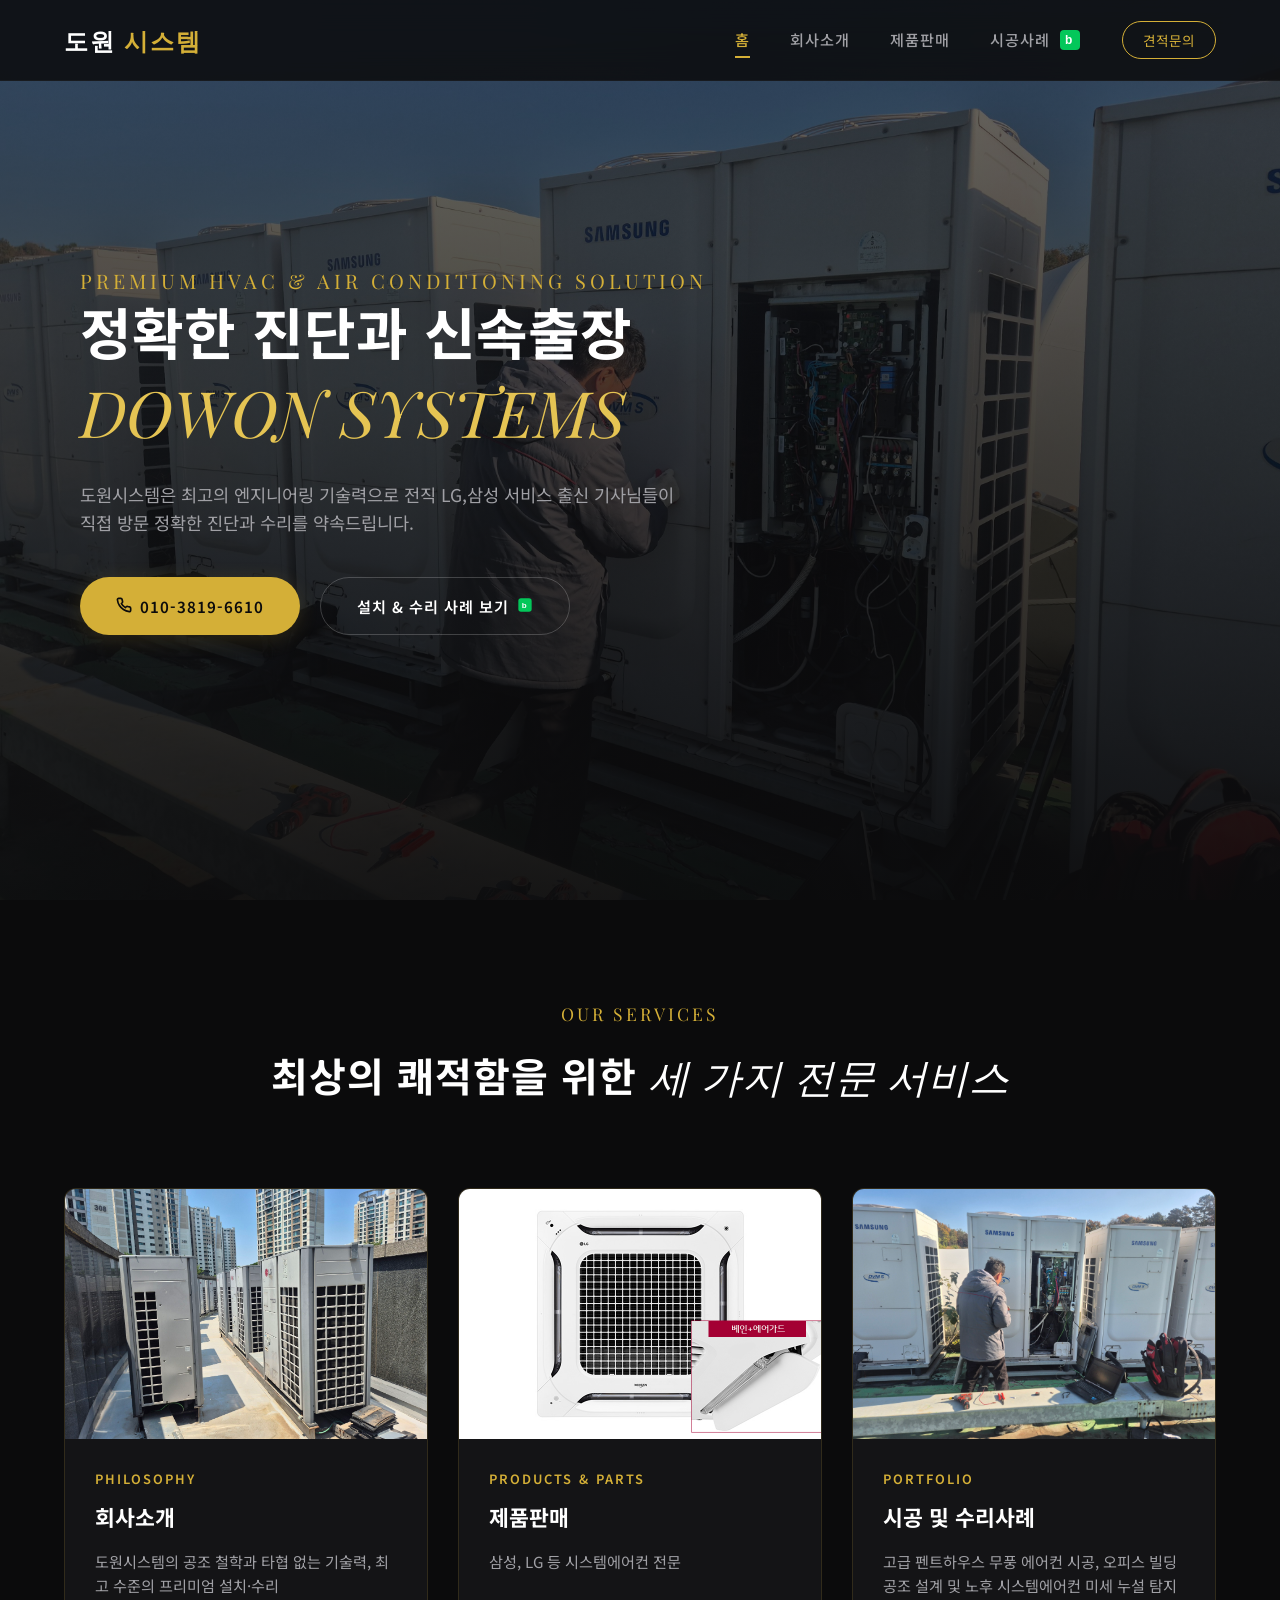
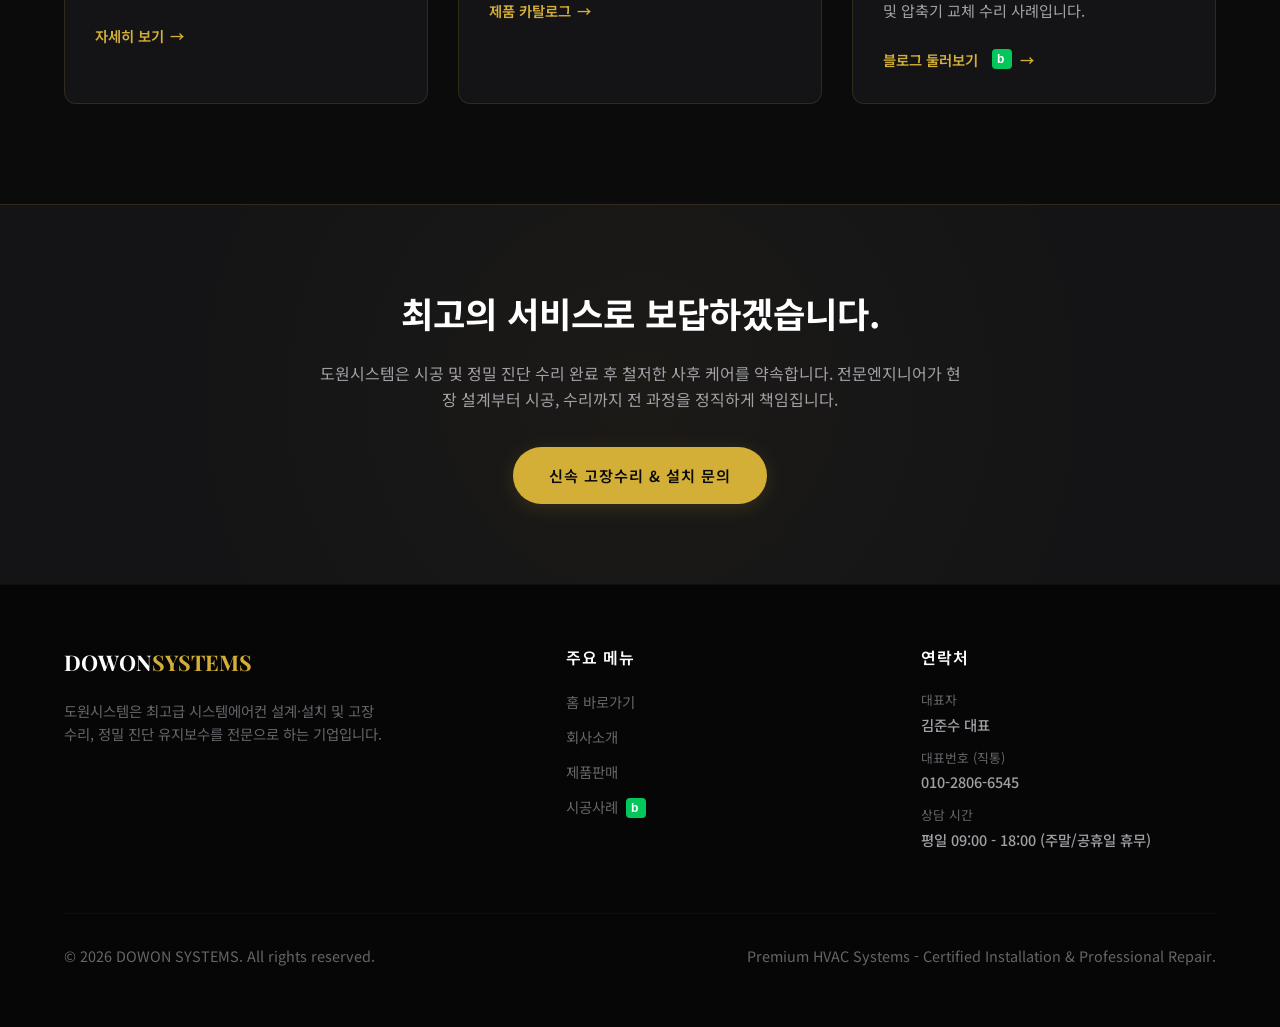
==== commit 8a87ede6: "Add files via upload" ====
--- a/index.html
+++ b/index.html
@@ -33,13 +33,7 @@
   <!-- 메인 히어로 섹션 -->
   <section class="hero">
     <div class="hero-bg-wrapper">
-      <!-- 
-        [편집 가능한 이미지 안내] 
-        - 이미지 경로: C:\Users\도원\.gemini\antigravity\scratch\dowon-systems\images\hero-bg.png
-        - 추천 비율/해상도: 16:9 비율 (권장 1920x1080px 이상)
-        - 권장 내용: 시스템에어컨이 조화롭게 설치된 럭셔리 인테리어 거실 또는 세련된 천장형 공조기 구동 모습
-      -->
-      <img src="images/hero-bg.png" alt="도원시스템 프리미엄 수리,설치 서비스" class="hero-bg">
+      <img src="images/히어로.JPG" alt="도원시스템 프리미엄 수리,설치 서비스" class="hero-bg">
     </div>
     <div class="container">
       <div class="hero-content">
@@ -52,8 +46,8 @@
           도원시스템은 최고의 엔지니어링 기술력으로 전직 LG,삼성 서비스 출신 기사님들이 직접 방문 정확한 진단과 수리를 약속드립니다.
         </p>
         <div class="hero-actions">
-          <a href="tel:010-3819-6610" class="btn btn-primary" id="hero_btn_products"><svg viewBox="0 0 24 24" width="16" height="16" fill="none" stroke="currentColor" stroke-width="2.5" stroke-linecap="round" stroke-linejoin="round" style="vertical-align: middle; margin-right: 8px; display: inline-block; position: relative; top: -1px;"><path d="M22 16.92v3a2 2 0 0 1-2.18 2 19.79 19.79 0 0 1-8.63-3.07 19.5 19.5 0 0 1-6-6 19.79 19.79 0 0 1-3.07-8.67A2 2 0 0 1 4.11 2h3a2 2 0 0 1 2 1.72 12.84 12.84 0 0 0 .7 2.81 2 2 0 0 1-.45 2.11L8.09 9.91a16 16 0 0 0 6 6l1.27-1.27a2 2 0 0 1 2.11-.45 12.84 12.84 0 0 0 2.81.7A2 2 0 0 1 22 16.92z"/></svg>010-3819-6610</a>
-          <a href="https://blog.naver.com/junyplz" target="_blank" class="btn btn-outline" id="hero_btn_cases">설치 &amp; 수리 사례 보기<svg viewBox="0 0 24 24" width="16" height="16" style="fill: #03C75A; vertical-align: middle; margin-left: 8px; display: inline-block; position: relative; top: -1px;"><rect x="2" y="2" width="20" height="20" rx="4" fill="#03C75A"></rect><text x="7" y="16" font-family="'Arial', sans-serif" font-weight="bold" font-size="12" fill="#FFFFFF">b</text></svg></a>
+          <a href="tel:010-3819-6610" class="btn btn-primary" id="hero_btn_products"><svg viewBox="0 0 24 24" width="16" height="16" fill="none" stroke="currentColor" stroke-width="2.5" stroke-linecap="round" stroke-linejoin="round" style="vertical-align: middle; margin-right: 8px; display: inline-block; position: relative; top: -1px;"><path d="M22 16.92v3a2 2 0 0 1-2.18 2 19.79 19.79 0 0 1-8.63-3.07 19.5 19.5 0 0 1-6-6 19.79 19.79 0 0 1-3.07-8.67A2 2 0 0 1 4.11 2h3a2 2 0 0 1 2 1.72 12.84 12.84 0 0 0 .7 2.81 2 2 0 0 1-.45 2.11L8.09 9.91a16 16 0 0 0 6 6l1.27-1.27a2 2 0 0 1 2.11-.45 12.84 12.84 0 0 0 2.81.7A2 2 0 0 1 22 16.92z"/></svg><span class="hero-btn-text">010-3819-6610</span></a>
+          <a href="https://blog.naver.com/junyplz" target="_blank" class="btn btn-outline" id="hero_btn_cases"><span class="hero-btn-text">설치 &amp; 수리 사례 보기</span><svg viewBox="0 0 24 24" width="16" height="16" style="fill: #03C75A; vertical-align: middle; margin-left: 8px; display: inline-block; position: relative; top: -1px;"><rect x="2" y="2" width="20" height="20" rx="4" fill="#03C75A"></rect><text x="7" y="16" font-family="'Arial', sans-serif" font-weight="bold" font-size="12" fill="#FFFFFF">b</text></svg></a>
         </div>
       </div>
       <div class="hero-contact-box">
@@ -99,13 +93,7 @@
         <!-- 카드 1: 회사소개 이동 -->
         <div class="showcase-card fade-in">
           <div class="showcase-img-box">
-            <!-- 
-              [편집 가능한 이미지 안내] 
-              - 이미지 경로: C:\Users\도원\.gemini\antigravity\scratch\dowon-systems\images\case-3.png
-              - 추천 비율/해상도: 4:3 비율 (권장 800x600px)
-              - 권장 내용: 시스템에어컨 설치 엔지니어의 정밀 작업 또는 도원시스템 대표 이미지
-            -->
-            <img src="images/case-3.png" alt="도원시스템 소개 대표 이미지" class="showcase-img">
+            <img src="images/회사소개.jpeg" alt="도원시스템 소개 대표 이미지" class="showcase-img">
           </div>
           <div class="showcase-info">
             <span class="showcase-tag">Philosophy</span>
@@ -118,13 +106,7 @@
         <!-- 카드 2: 제품판매 이동 -->
         <div class="showcase-card fade-in">
           <div class="showcase-img-box">
-            <!-- 
-              [편집 가능한 이미지 안내] 
-              - 이미지 경로: C:\Users\도원\.gemini\antigravity\scratch\dowon-systems\images\product-1.png
-              - 추천 비율/해상도: 4:3 비율 (권장 800x600px)
-              - 권장 내용: 프리미엄 천장형 시스템에어컨 또는 인버터 실외기 단독 컷
-            -->
-            <img src="images/product-1.png" alt="최신 프리미엄 시스템에어컨 이미지" class="showcase-img">
+            <img src="images/lg1.jpg" alt="최신 프리미엄 시스템에어컨 이미지" class="showcase-img">
           </div>
           <div class="showcase-info">
             <span class="showcase-tag">Products &amp; Parts</span>
@@ -137,13 +119,7 @@
         <!-- 카드 3: 시공사례 이동 -->
         <div class="showcase-card fade-in">
           <div class="showcase-img-box">
-            <!-- 
-              [편집 가능한 이미지 안내] 
-              - 이미지 경로: C:\Users\도원\.gemini\antigravity\scratch\dowon-systems\images\case-2.png
-              - 추천 비율/해상도: 4:3 비율 (권장 800x600px)
-              - 권장 내용: 고급 빌딩이나 주택 천장에 깔끔하게 완공된 시스템에어컨 모습
-            -->
-            <img src="images/case-2.png" alt="시스템에어컨 시공 완료 사진" class="showcase-img">
+            <img src="images/시공사례.JPG" alt="시스템에어컨 시공 완료 사진" class="showcase-img">
           </div>
           <div class="showcase-info">
             <span class="showcase-tag">Portfolio</span>
@@ -229,201 +205,6 @@
         header.style.backgroundColor = 'rgba(11, 11, 12, 0.85)';
       }
     });
-
-    // ==========================================
-    // 🔧 시각적 관리자 편집 모드 (Visual Editor)
-    // ==========================================
-    
-    // 공통 이미지 변경 모달 함수
-    function changeImageVisual(imgElement) {
-      const modal = document.createElement('div');
-      modal.style.cssText = 'position: fixed; top: 0; left: 0; width: 100vw; height: 100vh; background: rgba(0,0,0,0.85); backdrop-filter: blur(8px); -webkit-backdrop-filter: blur(8px); z-index: 11000; display: flex; justify-content: center; align-items: center; font-family: \'Noto Sans KR\', -apple-system, sans-serif;';
-      
-      const content = document.createElement('div');
-      content.style.cssText = 'background: #141416; border: 2px solid #D4AF37; border-radius: 16px; padding: 30px; max-width: 480px; width: 90%; text-align: center; box-shadow: 0 10px 30px rgba(0,0,0,0.8); color: #fff; animation: editorFadeIn 0.3s ease-out;';
-      
-      if (!document.getElementById('editor-modal-style')) {
-        const style = document.createElement('style');
-        style.id = 'editor-modal-style';
-        style.textContent = '@keyframes editorFadeIn { from { opacity: 0; transform: scale(0.95); } to { opacity: 1; transform: scale(1); } }';
-        document.head.appendChild(style);
-      }
-      
-      content.innerHTML = `
-        <h3 style="margin-top:0; color:#D4AF37; font-size:1.3rem; margin-bottom:15px; font-weight:700;">🖼️ 사진 변경 방식 선택</h3>
-        <p style="color:#A0A0AB; font-size:0.9rem; line-height:1.6; margin-bottom:25px;">
-          어떤 방식으로 사진을 변경하시겠습니까?<br>
-          <strong>[내 컴퓨터에서 사진 선택]</strong>을 누르시면 준비된 이미지 파일을 바로 브라우저에 등록하여 복잡한 경로 지정 없이도 완벽히 저장할 수 있습니다.
-        </p>
-        <div style="display:flex; flex-direction:column; gap:12px;">
-          <button id="modal-opt-upload" style="background:#D4AF37; color:#141416; border:none; padding:14px; border-radius:8px; font-weight:bold; font-size:14px; cursor:pointer; transition:all 0.2s; box-shadow:0 4px 10px rgba(212,175,55,0.2);">
-            📁 내 컴퓨터에서 사진 선택 (자동 업로드)
-          </button>
-          <button id="modal-opt-path" style="background:transparent; color:#D4AF37; border:2px solid #D4AF37; padding:12px; border-radius:8px; font-weight:bold; font-size:13px; cursor:pointer; transition:all 0.2s;">
-            🔗 이미지 파일 경로 직접 입력
-          </button>
-          <button id="modal-opt-cancel" style="background:rgba(255,255,255,0.06); color:#fff; border:none; padding:12px; border-radius:8px; font-size:13px; cursor:pointer; transition:all 0.2s; margin-top:5px;">
-            취소
-          </button>
-        </div>
-      `;
-      
-      modal.appendChild(content);
-      document.body.appendChild(modal);
-      
-      modal.querySelector('#modal-opt-upload').addEventListener('click', () => {
-        const fileInput = document.createElement('input');
-        fileInput.type = 'file';
-        fileInput.accept = 'image/*';
-        fileInput.onchange = e => {
-          const file = e.target.files[0];
-          if (file) {
-            modal.querySelector('#modal-opt-upload').innerText = '⏳ 이미지 읽는 중...';
-            const reader = new FileReader();
-            reader.onload = function(evt) {
-              imgElement.setAttribute('src', evt.target.result);
-              document.body.removeChild(modal);
-              alert('✅ 사진이 성공적으로 적용되었습니다! 편집 완료 후 변경사항을 저장해 주세요.');
-            };
-            reader.readAsDataURL(file);
-          } else {
-            document.body.removeChild(modal);
-          }
-        };
-        fileInput.click();
-      });
-      
-      modal.querySelector('#modal-opt-path').addEventListener('click', () => {
-        document.body.removeChild(modal);
-        const currentSrc = imgElement.getAttribute('src');
-        const newSrc = prompt('교체할 사진의 파일 경로를 입력하세요:\n(예: images/hero-bg.png)', currentSrc);
-        if (newSrc !== null && newSrc !== '') {
-          imgElement.setAttribute('src', newSrc);
-        }
-      });
-      
-      modal.querySelector('#modal-opt-cancel').addEventListener('click', () => {
-        document.body.removeChild(modal);
-      });
-    }
-
-    const editPanel = document.createElement('div');
-    editPanel.id = 'visual-editor-panel';
-    editPanel.style.cssText = 'position: fixed; bottom: 30px; right: 30px; z-index: 10000; display: flex; gap: 10px; font-family: sans-serif;';
-    editPanel.innerHTML = `
-      <button id="admin-edit-btn" style="background:#141416; color:#D4AF37; border:2px solid #D4AF37; padding:12px 24px; border-radius:30px; font-weight:bold; font-size:14px; cursor:pointer; box-shadow:0 6px 20px rgba(0,0,0,0.6); transition:all 0.3s; display:flex; align-items:center; gap:6px;">🔧 편집 모드 시작</button>
-    `;
-    document.body.appendChild(editPanel);
-
-    let isEditMode = false;
-    const adminEditBtn = document.getElementById('admin-edit-btn');
-
-    adminEditBtn.addEventListener('click', () => {
-      isEditMode = !isEditMode;
-      if (isEditMode) {
-        startEditMode();
-      } else {
-        saveAndDownload();
-      }
-    });
-
-    function startEditMode() {
-      alert('🔧 [홈페이지 메인 비주얼 편집 모드]가 시작되었습니다.\n\n1. 메인 히어로 제목, 본문, 그리고 하단 쇼케이스 텍스트들을 클릭하여 바로 타이핑하여 수정하세요.\n2. 히어로 배경 위에 뜨는 버튼이나 하단 카드 사진 위의 버튼으로 사진을 바꿀 수 있습니다.\n3. 수정 완료 후 [💾 변경사항 저장]을 클릭하세요.');
-      
-      adminEditBtn.innerText = '💾 변경사항 저장 (다운로드)';
-      adminEditBtn.style.background = '#03C75A';
-      adminEditBtn.style.color = '#fff';
-      adminEditBtn.style.borderColor = '#03C75A';
-
-      // 텍스트 영역 편집 속성 활성화
-      document.querySelectorAll('.hero-subtitle, .hero-title, .hero-desc, .showcase-tag, .showcase-h3, .showcase-desc, .showcase-link, .section-subtitle, .section-title, .cta-title, .cta-desc, .contact-box-title, .phone-label, .phone-number').forEach(el => {
-        el.setAttribute('contenteditable', 'true');
-        el.style.outline = '1px dashed #D4AF37';
-        el.style.padding = '4px';
-        el.style.margin = '4px 0';
-        el.style.borderRadius = '4px';
-        el.style.backgroundColor = 'rgba(212, 175, 55, 0.08)';
-      });
-
-      // 1. 히어로 배경 이미지 편집 버튼 생성
-      const hero = document.querySelector('.hero');
-      if (hero && !hero.querySelector('.hero-img-edit-overlay')) {
-        const overlay = document.createElement('div');
-        overlay.className = 'hero-img-edit-overlay';
-        overlay.style.cssText = 'position:absolute; top:100px; left:50%; transform:translateX(-50%); z-index:100;';
-        overlay.innerHTML = `<button style="background:#000; color:#D4AF37; border:2px solid #D4AF37; padding:12px 20px; border-radius:30px; font-size:14px; font-weight:bold; cursor:pointer; box-shadow:0 6px 15px rgba(0,0,0,0.8);">🖼️ 히어로 배경 사진 변경</button>`;
-        hero.appendChild(overlay);
-
-        const heroBg = hero.querySelector('.hero-bg');
-        overlay.querySelector('button').addEventListener('click', (e) => {
-          e.preventDefault();
-          e.stopPropagation();
-          changeImageVisual(heroBg);
-        });
-      }
-
-      // 2. 쇼케이스 카드 이미지 편집 버튼 생성
-      document.querySelectorAll('.showcase-card').forEach(card => {
-        const imgBox = card.querySelector('.showcase-img-box');
-        if (imgBox && !imgBox.querySelector('.img-edit-overlay')) {
-          const overlay = document.createElement('div');
-          overlay.className = 'img-edit-overlay';
-          overlay.style.cssText = 'position:absolute; top:15px; right:15px; z-index:10;';
-          overlay.innerHTML = `<button style="background:#000; color:#D4AF37; border:2px solid #D4AF37; padding:8px 14px; border-radius:6px; font-size:12px; font-weight:bold; cursor:pointer; box-shadow:0 4px 10px rgba(0,0,0,0.5);">🖼️ 사진 변경</button>`;
-          imgBox.appendChild(overlay);
-
-          const img = imgBox.querySelector('.showcase-img');
-          overlay.querySelector('button').addEventListener('click', (e) => {
-            e.preventDefault();
-            e.stopPropagation();
-            changeImageVisual(img);
-          });
-        }
-      });
-    }
-
-    function saveAndDownload() {
-      // 에디터 요소 완전 제거 및 초기화
-      document.querySelectorAll('.hero-img-edit-overlay, .img-edit-overlay').forEach(el => el.remove());
-      document.querySelectorAll('.hero-subtitle, .hero-title, .hero-desc, .showcase-tag, .showcase-h3, .showcase-desc, .showcase-link, .section-subtitle, .section-title, .cta-title, .cta-desc, .contact-box-title, .phone-label, .phone-number').forEach(el => {
-        el.removeAttribute('contenteditable');
-        el.style.outline = '';
-        el.style.padding = '';
-        el.style.margin = '';
-        el.style.borderRadius = '';
-        el.style.backgroundColor = '';
-      });
-
-      // 편집 조작 버튼 패널도 HTML 저장본에서 임시로 삭제
-      editPanel.remove();
-
-      // 전체 깔끔한 소스코드 복제
-      const cleanHtml = '<!DOCTYPE html>\n' + document.documentElement.outerHTML;
-
-      // 화면에 패널을 즉시 다시 복구해서 복구 상태 유지
-      document.body.appendChild(editPanel);
-      adminEditBtn.innerText = '🔧 편집 모드 시작';
-      adminEditBtn.style.background = '#141416';
-      adminEditBtn.style.color = '#D4AF37';
-      adminEditBtn.style.borderColor = '#D4AF37';
-      isEditMode = false;
-
-      // 파일 다운로드 생성
-      const blob = new Blob([cleanHtml], { type: 'text/html;charset=utf-8' });
-      const url = URL.createObjectURL(blob);
-      const link = document.createElement('a');
-      link.href = url;
-      link.download = 'index.html';
-      document.body.appendChild(link);
-      link.click();
-      document.body.removeChild(link);
-      URL.revokeObjectURL(url);
-
-      alert('💾 수정이 완료되었습니다!\n\n다운로드된 "index.html" 파일을 기존 프로젝트 폴더의 index.html에 덮어쓰기(교체)하시면 변경사항이 완벽하게 저장됩니다.');
-      
-      // 상태 초기화를 위해 새로고침
-      window.location.reload();
-    }
   </script>
 </body>
-</html>
+</html>
